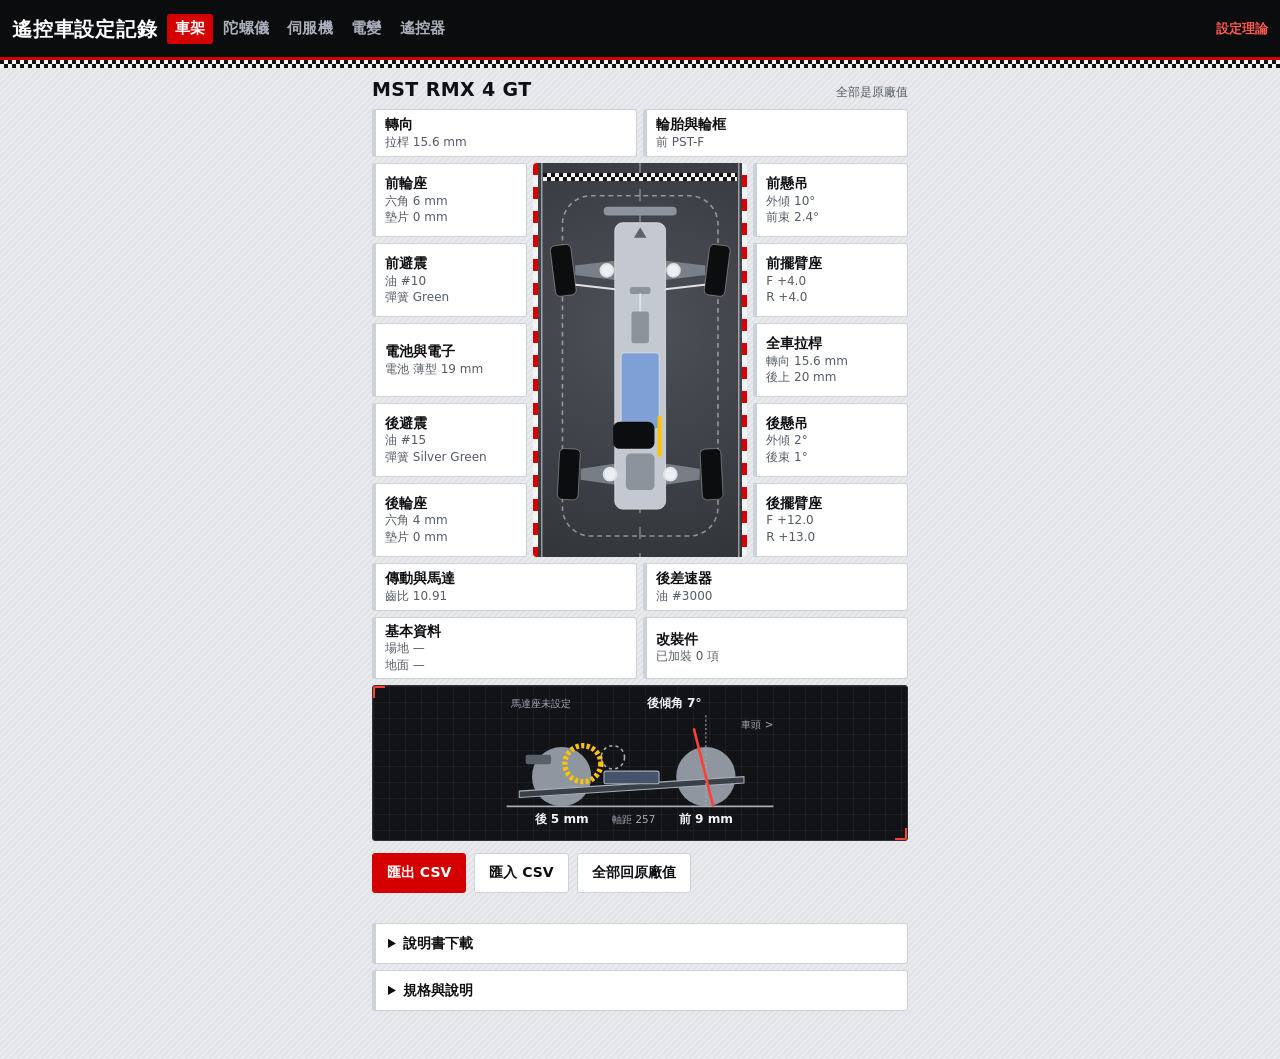
==== index.html @ 7da96026 "feat: 完成遙控車設定記錄與設定理論兩個網頁 - 設定記錄頁：車架、陀螺儀、伺服機、電變、遙控器五類設備的設定可記錄，並可匯出、匯入 CSV - 設定理論頁：以車體為中心查詢各項設定的調整方向與影" ====
<!DOCTYPE html>
<html lang="zh-Hant">
<head>
<meta charset="utf-8">
<meta name="viewport" content="width=device-width, initial-scale=1">
<meta name="color-scheme" content="light dark">
<title>遙控車設定記錄</title>
<link rel="stylesheet" href="css/style.css">
<link rel="stylesheet" href="css/visual.css">
</head>
<body>
<header class="top">
  <h1>遙控車設定記錄</h1>
  <nav id="tabs" class="tabs" aria-label="設定分類"></nav>
  <a class="top-link" href="theory.html">設定理論</a>
</header>
<main id="app"></main>
<noscript><p class="empty">這個頁面需要開啟 JavaScript。</p></noscript>

<!-- 產品資料：每個子項目一個檔，新增產品時在這裡加一行 -->
<script src="data/chassis-mst-rmx4-gt.js"></script>
<script src="data/chassis-mst-rmx4-gt-upgrades.js"></script>
<script src="data/esc-hobbywing-xr10pro-g2.js"></script>
<script src="data/gyro-futaba-gyd550.js"></script>
<script src="data/servo-powerhd-tds2.js"></script>
<script src="data/radio-futaba-t10px.js"></script>
<script src="js/diagram.js"></script>
<script src="js/visual.js"></script>
<script src="js/app.js"></script>
</body>
</html>
---- css/style.css ----
/*
 * 整站共用的樣式：設定記錄頁（index.html）與設定理論頁（theory.html）都載入。手機優先。
 *
 * 外觀是競技風格（使用者 2026-10-12 指定）：
 *   - 頁首固定黑底，底下一條紅線與一排方格旗
 *   - 按鈕與卡片是直角的矩形（圓角 3px）、左邊一條色條。不要用斜切（skew）的平行四邊形：
 *     使用者看過斜切的版本後表示比例怪，只保留配色
 *   - 總覽頁的車圖放在賽道上，其餘示意圖與曲線圖放在深色格線的儀表板裡。這兩種底不跟著亮暗模式換，
 *     裡面的圖用容器上的顏色變數另外指定（見檔尾「賽道」「儀表板」兩段）
 *   - 標題、按鈕、數字用 --font-race（都是系統內建字型，不載入網路字型，離線也能用），內文用系統字型
 * 顏色都走 CSS 變數，亮色、深色各一組。
 */

:root {
  /* 亮色：白天的維修區 */
  --bg: #e9ebee;
  --card: #ffffff;
  --text: #0d0f12;
  --muted: #555c66;
  --line: #cdd2d9;
  --accent: #d40000;
  --accent-text: #ffffff;
  --gold: #8a5a00;
  --field: #ffffff;
  --changed: #e8590c;
  --tag-m: #0b5fc4;
  --tag-g: #555c66;
  --dg-body: #cfd2d6;
  --dg-tire: #3b3e43;
  --dg-part: #9aa0a8;
  --dg-battery: #b9c4d6;

  --plate: #ffd60a;          /* 號碼牌黃：黃底黑字的標籤與橫幅 */
  --plate-text: #0d0f12;
  --plate-line: #a57f00;
  --carbon: #0b0c0e;         /* 頁首固定用的深色 */
  --weave: rgba(0, 0, 0, 0.035);
  --glow: rgba(212, 0, 0, 0.28);
  --font-race: "Bahnschrift", "DIN Alternate", "Roboto Condensed", "Arial Narrow", system-ui, -apple-system,
    "Segoe UI", "PingFang TC", "Microsoft JhengHei", "Noto Sans TC", sans-serif;
}

@media (prefers-color-scheme: dark) {
  :root {
    --bg: #0b0c0e;
    --card: #15171b;
    --text: #f2f3f5;
    --muted: #9aa1ab;
    --line: #2d3139;
    --accent: #ff4136;
    --accent-text: #0b0c0e;
    --gold: #ffc400;
    --field: #101216;
    --changed: #ff8a1f;
    --tag-m: #6db3ff;
    --tag-g: #9aa1ab;
    --dg-body: #3d4147;
    --dg-tire: #8b9098;
    --dg-part: #5d636b;
    --dg-battery: #46546b;
    --plate-line: #ffd60a;
    --weave: rgba(255, 255, 255, 0.028);
    --glow: rgba(255, 65, 54, 0.42);
  }
}

* { box-sizing: border-box; }

html { -webkit-text-size-adjust: 100%; }

/* 底：很淡的碳纖維斜紋 */
body {
  margin: 0;
  background-color: var(--bg);
  background-image: linear-gradient(135deg, var(--weave) 25%, transparent 25% 50%, var(--weave) 50% 75%, transparent 75%);
  background-size: 6px 6px;
  color: var(--text);
  font: 16px/1.5 system-ui, -apple-system, "Segoe UI", "PingFang TC", "Microsoft JhengHei", "Noto Sans TC", sans-serif;
}

h1, h2, h3, p, ul { margin: 0; }
ul { padding: 0; list-style: none; }
button, input, select { font: inherit; color: inherit; }
button { cursor: pointer; }
[hidden] { display: none !important; }

button:focus-visible, input:focus, select:focus, summary:focus-visible {
  outline: 2px solid var(--accent);
  outline-offset: 1px;
}

/* 頁首：固定黑底，底下一條紅線與一排方格旗 */

.top {
  position: relative;
  display: flex;
  align-items: center;
  gap: 8px;
  min-height: 58px;
  padding: 8px 12px 19px;
  background: var(--carbon);
  color: #ffffff;
}
.top::after {   /* 上面 3px 紅線，下面 8px 方格旗 */
  content: "";
  position: absolute;
  right: 0;
  bottom: 0;
  left: 0;
  height: 11px;
  background:
    linear-gradient(#d40000, #d40000) 0 0 / 100% 3px no-repeat,
    conic-gradient(#f4f4f4 25%, #111111 0 50%, #f4f4f4 0 75%, #111111 0) 0 3px / 8px 8px;
}
.top h1 { flex: none; font: 800 20px/1 var(--font-race); letter-spacing: 0.04em; }
@media (max-width: 480px) { .top h1 { display: none; } }   /* 窄螢幕把位置讓給分類頁籤 */

.tabs { display: flex; flex: 1; min-width: 0; overflow-x: auto; scrollbar-width: none; }
.tabs::-webkit-scrollbar { display: none; }

/* 分類頁籤：選到的那一個墊一塊紅色底板 */
.tab {
  position: relative;
  isolation: isolate;
  flex: none;
  min-height: 40px;
  padding: 0 9px;
  border: 0;
  background: none;
  color: #aab0ba;
  font: 700 15px/1 var(--font-race);
  letter-spacing: 0.02em;
}
.tab.is-on { color: #ffffff; }
.tab.is-on::before {
  content: "";
  position: absolute;
  inset: 5px 1px;
  z-index: -1;
  border-radius: 3px;
  background: #d40000;
}

/* 頁首連到另一頁的連結（設定記錄 ↔ 設定理論） */
.top-link { flex: none; padding: 14px 0 14px 8px; color: #ff5a4f; font: 700 13px/1 var(--font-race); text-decoration: none; white-space: nowrap; }

/* 窄螢幕：五個頁籤加一個連結要排得下，字與留白各收一點 */
@media (max-width: 380px) {
  .tab { padding: 0 7px; font-size: 14px; }
  .top-link { font-size: 12px; }
}

main { max-width: 560px; margin: 0 auto; padding: 10px 12px 48px; }

.empty { padding: 32px 0; color: var(--muted); }
.picker { width: 100%; min-height: 40px; margin-bottom: 8px; padding: 6px 10px; border: 1px solid var(--line); border-radius: 3px; background: var(--field); font-weight: 700; }

/* 按鈕與卡片共用的外框：直角矩形、圓角 3px。各自的色條與選取狀態寫在後面各段。
   th-chip、th-goal 是設定理論頁的類別，外框相同所以列在一起 */

.btn, .back, .btn-small, .step, .reset, .seg-btn, .pin-tab, .card-btn, .th-chip, .th-goal {
  border: 1px solid var(--line);
  border-radius: 3px;
  background: var(--card);
  font-family: var(--font-race);
}

/* 總覽：卡片圍著車圖 */

.phead { display: flex; align-items: baseline; justify-content: space-between; gap: 8px; margin-bottom: 8px; }
.phead h2 { font: 800 19px/1.2 var(--font-race); letter-spacing: 0.02em; }
.phead-note { flex: none; color: var(--muted); font-size: 12px; }

.stage { display: grid; gap: 6px; }
.stage-row { display: grid; grid-template-columns: 1fr 1fr; gap: 6px; }
.stage-mid { display: grid; grid-template-columns: minmax(0, 1fr) 40% minmax(0, 1fr); gap: 6px; align-items: stretch; }
.stage-col { display: flex; flex-direction: column; gap: 6px; }
.stage-col .card-btn { flex: 1; }
.stage-car .dg-box { width: 100%; }
.stage-side .dg { max-height: 156px; }

.card-grid { display: grid; grid-template-columns: 1fr 1fr; gap: 6px; }

.card-btn {
  position: relative;
  display: flex;
  flex-direction: column;
  justify-content: center;
  min-width: 0;
  min-height: 48px;
  padding: 5px 8px 5px 9px;
  border-left: 4px solid var(--line);
  text-align: left;
}
.card-btn.is-changed { border-left-color: var(--changed); }
.card-name { font-size: 13.5px; font-weight: 800; line-height: 1.3; }
.card-line { overflow: hidden; color: var(--muted); font-size: 12px; line-height: 1.35; white-space: nowrap; text-overflow: ellipsis; }

/* 和原廠不同的項目數：小號碼牌 */
.badge {
  position: absolute;
  top: 4px;
  right: 5px;
  min-width: 18px;
  padding: 0 4px;
  border-radius: 2px;
  background: var(--changed);
  color: #0d0f12;
  font-size: 11px;
  font-weight: 800;
  line-height: 17px;
  text-align: center;
}

/* 工具列與收合區 */

.toolbar { display: flex; flex-wrap: wrap; gap: 8px; margin-top: 12px; }

.btn { min-height: 40px; padding: 0 14px; font-size: 14px; font-weight: 700; }
.btn-main { border-color: var(--accent); background: var(--accent); color: var(--accent-text); }

.message { min-height: 20px; margin: 4px 0; font-size: 13px; color: var(--gold); }

.fold { margin-top: 6px; border: 1px solid var(--line); border-left: 4px solid var(--line); border-radius: 3px; background: var(--card); }
.fold[open] { border-left-color: var(--accent); }
.fold summary { padding: 9px 12px; font-family: var(--font-race); font-size: 14px; font-weight: 700; cursor: pointer; }
.fold-text, .fold-list, .manuals { padding: 0 12px 10px; font-size: 13px; }
.fold-list { padding-left: 28px; list-style: disc; }
.manuals li { padding: 6px 0; border-top: 1px solid var(--line); }
.manuals a { display: inline-block; padding: 6px 0; color: var(--accent); font-weight: 600; word-break: break-word; }
.manual-note { display: block; color: var(--muted); font-size: 12px; }

/* 編輯頁：上方釘住標題與示意圖 */

.editor-top {
  position: sticky;
  top: 0;
  z-index: 5;
  margin: 0 -12px;
  padding: 0 12px 6px;
  background: var(--bg);
  border-bottom: 2px solid var(--accent);
}

@media (max-height: 480px) {
  .editor-top { position: static; }   /* 手機橫放：釘住的圖會佔掉大半個畫面，改成跟著頁面捲走 */
}

.editor-bar { display: flex; align-items: center; gap: 8px; min-height: 46px; }
.editor-bar h2 { flex: 1; min-width: 0; font: 800 17px/1.2 var(--font-race); letter-spacing: 0.01em; }

.back, .btn-small { flex: none; min-height: 40px; padding: 0 12px; font-size: 13px; font-weight: 700; }
.back { border-left: 4px solid var(--accent); color: var(--accent); }
.back-bottom { display: block; width: 100%; margin-top: 12px; color: var(--accent); }

.pin .dg { max-height: 172px; margin: 0 auto; }
.pin-tabs { display: flex; justify-content: center; gap: 8px; margin-top: 5px; }
.pin-tab { min-height: 34px; padding: 0 14px; color: var(--muted); font-size: 12px; font-weight: 700; }
.pin-tab.is-on { border-color: var(--accent); color: var(--accent); }

/* 小標題：紅色直條 + 往右淡出的線 */
.group-name {
  display: flex;
  align-items: center;
  gap: 8px;
  margin-top: 16px;
  margin-bottom: 4px;
  color: var(--text);
  font: 800 15px/1.3 var(--font-race);
  letter-spacing: 0.03em;
}
.group-name::before { content: ""; flex: none; width: 4px; height: 1em; background: var(--accent); }
.group-name::after { content: ""; flex: 1; min-width: 12px; height: 1px; background: linear-gradient(90deg, var(--line), transparent); }
.group-note, .hint { margin-top: 6px; color: var(--muted); font-size: 12px; }

/* 欄位：一行一項，名稱在左、控制項在右 */

.row { padding: 6px 0 6px 8px; border-bottom: 1px solid var(--line); border-left: 3px solid transparent; margin-left: -11px; }
.row.is-changed { border-left-color: var(--changed); }

.row-main { display: flex; flex-wrap: wrap; align-items: center; gap: 4px 8px; }

.row-name {
  flex: 1 1 96px;
  min-width: 0;
  padding: 0;
  border: 0;
  background: none;
  font-size: 14px;
  font-weight: 600;
  line-height: 1.3;
  text-align: left;
}
button.row-name { min-height: 40px; }
.row-name.has-detail > span:first-child::after { content: " ›"; color: var(--muted); font-weight: 400; }
.row-name[aria-expanded="true"] > span:first-child::after { content: " ⌄"; }
.row-sub { display: block; color: var(--muted); font-size: 11.5px; font-weight: 400; }
.row-img { flex: none; width: 48px; height: 48px; border-radius: 3px; object-fit: cover; background: var(--card); }
.detail-img { display: block; width: 140px; max-width: 60%; margin-bottom: 6px; border-radius: 3px; }
.row-detail a { color: var(--accent); font-weight: 600; }

.row-ctl { display: flex; flex: 0 1 auto; align-items: center; gap: 5px; margin-left: auto; min-width: 0; }

.step {
  flex: none;
  width: 40px;
  height: 40px;
  padding: 0;
  font-size: 20px;
  font-weight: 700;
  line-height: 1;
  touch-action: manipulation;
  user-select: none;
  -webkit-user-select: none;
}
.step:active { background: var(--line); }

.num, .txt, .sel {
  min-height: 40px;
  padding: 6px 8px;
  border: 1px solid var(--line);
  border-radius: 3px;
  background: var(--field);
  font-size: 16px; /* 16px 以上，iOS 才不會聚焦時自動放大 */
}
.num { width: 68px; font-family: var(--font-race); font-weight: 700; text-align: center; font-variant-numeric: tabular-nums; }
.txt { width: 168px; max-width: 100%; }
.sel { max-width: 200px; }

.seg { display: flex; flex-wrap: wrap; gap: 6px; justify-content: flex-end; }
.seg-btn { min-width: 44px; min-height: 40px; padding: 0 11px; font-size: 14px; font-weight: 600; }
.seg-btn.is-on { border-color: var(--accent); background: var(--accent); color: var(--accent-text); font-weight: 800; }

.calc { min-width: 68px; font-family: var(--font-race); font-size: 16px; font-weight: 700; text-align: right; font-variant-numeric: tabular-nums; }
.unit { flex: none; color: var(--muted); font-size: 13px; }

.reset { display: block; min-height: 28px; margin: 4px 0 0 auto; padding: 0 12px; background: none; color: var(--gold); font-size: 12px; font-weight: 700; }

.row-detail { margin-top: 6px; padding: 8px 10px; border-left: 3px solid var(--plate); border-radius: 2px; background: var(--card); font-size: 13px; }
.detail-en { color: var(--muted); font-size: 12px; }
.detail-note { margin-top: 4px; color: var(--muted); }

.fx { margin-top: 6px; }
.fx li { padding: 4px 0 4px 8px; border-left: 2px solid var(--line); margin-bottom: 4px; }
.fx-when { display: block; font-weight: 600; }

.tag {
  display: inline-block;
  margin-left: 6px;
  padding: 0 6px;
  border: 1px solid currentColor;
  border-radius: 2px;
  font-size: 12px;
  line-height: 19px;
  white-space: nowrap;
  vertical-align: 1px;
}
.tag-m { color: var(--tag-m); }
.tag-g { color: var(--tag-g); }

/* 示意圖（js/diagram.js、js/theory-diagram.js 產生的 SVG） */

.dg { display: block; width: 100%; height: auto; }
.dg text { font-family: var(--font-race); }

.dg-shell { fill: none; stroke: var(--line); stroke-width: 2; stroke-dasharray: 6 5; }
.dg-chassis { fill: var(--dg-body); stroke: var(--muted); stroke-width: 1; }
.dg-part { fill: var(--dg-part); }
.dg-arm { fill: var(--dg-part); opacity: 0.75; }
.dg-battery { fill: var(--dg-battery); stroke: var(--muted); stroke-width: 1; }
.dg-motor { fill: var(--dg-tire); }
.dg-unknown { fill: none; stroke: var(--muted); stroke-width: 1.5; stroke-dasharray: 3 3; }
.dg-gear { fill: var(--gold); }
.dg-gear-ring { fill: none; stroke: var(--gold); stroke-width: 5; stroke-dasharray: 3 2.2; }
.dg-pinion { stroke: var(--accent); }
.dg-damper { fill: var(--card); stroke: var(--muted); stroke-width: 2.5; }
.dg-tire { fill: var(--dg-tire); }
.dg-ghost { fill: none; stroke: var(--gold); stroke-width: 1.5; stroke-dasharray: 4 3; }
.dg-link { stroke: var(--muted); stroke-width: 2.5; stroke-linecap: round; }
.dg-arm-line { stroke: var(--dg-part); stroke-width: 5; stroke-linecap: round; }
.dg-damper-line { stroke: var(--gold); stroke-width: 4; stroke-linecap: round; }
.dg-ground { stroke: var(--muted); stroke-width: 1.5; }
.dg-dim { stroke: var(--muted); stroke-width: 1; stroke-dasharray: 2 2; }
.dg-axis { stroke: var(--accent); stroke-width: 2.5; stroke-linecap: round; }
.dg-mark { fill: var(--muted); }
.dg-rod { stroke: var(--muted); stroke-width: 3; }
.dg-eye { fill: none; stroke: var(--muted); stroke-width: 4; }
.dg-thread { fill: var(--dg-body); stroke: var(--muted); stroke-width: 1; stroke-dasharray: 2 2; }
.dg-collar { fill: var(--accent); }
.dg-spring { fill: none; stroke: var(--dg-tire); stroke-linejoin: round; }
.dg-label { fill: var(--text); font-weight: 600; }
.dg-small { fill: var(--muted); font-size: 0.85em; }
.dg-big { fill: var(--text); font-size: 1.9em; font-weight: 700; }

/* 全車拉桿圖：車身淡化，拉桿上色 */
.dg-dimmed { opacity: 0.4; }
.dg-rod-link { stroke: var(--accent); stroke-width: 6; stroke-linecap: round; }
.dg-rod-link.is-changed { stroke: var(--changed); }
.dg-rod-link.is-active { stroke-width: 11; }
.dg-callout { stroke: var(--muted); stroke-width: 1.2; }
.dg-label.is-changed { fill: var(--changed); }
.dg-label.is-active { text-decoration: underline; }

/* 編輯中的卡片對應的部位 */
.is-hot.dg-part, .is-hot.dg-arm, .is-hot.dg-tire, .is-hot.dg-battery, .is-hot.dg-motor, .is-hot.dg-gear { fill: var(--accent); opacity: 1; }
.is-hot.dg-link { stroke: var(--accent); }
.is-hot.dg-chassis { fill: var(--accent); }
.is-hot.dg-shell { stroke: var(--accent); stroke-width: 5; stroke-dasharray: none; }
.is-hot.dg-damper { stroke: var(--accent); }

/* 賽道：總覽頁中間放車圖的那一格。柏油、兩側紅白路緣石與邊線、中線、車頭前方的方格終點線。
   不跟著亮暗模式換，所以車圖的顏色在這個範圍內另外指定（黑輪胎、銀色車架、淺色的線） */

.stage-car {
  --card: #eef0f3;
  --text: #0c0d0f;
  --muted: #dfe3e8;
  --line: rgba(255, 255, 255, 0.45);
  --gold: #ffc400;
  --accent: #ff2a1f;
  --changed: #ff8a1f;
  --dg-body: #c4c9d1;
  --dg-tire: #0c0d0f;
  --dg-part: #8d939c;
  --dg-battery: #7fa0d6;
  position: relative;
  display: flex;
  align-items: center;
  padding: 28px 12px 16px;
  border-radius: 4px;
  overflow: hidden;
  background:
    repeating-linear-gradient(to bottom, #d40000 0 12px, #f4f4f4 12px 24px) 0 0 / 5px 100% no-repeat,
    repeating-linear-gradient(to bottom, #f4f4f4 0 12px, #d40000 12px 24px) 100% 0 / 5px 100% no-repeat,
    linear-gradient(rgba(255, 255, 255, 0.5), rgba(255, 255, 255, 0.5)) 8px 0 / 1.5px 100% no-repeat,
    linear-gradient(rgba(255, 255, 255, 0.5), rgba(255, 255, 255, 0.5)) calc(100% - 8px) 0 / 1.5px 100% no-repeat,
    repeating-linear-gradient(to bottom, rgba(255, 255, 255, 0.28) 0 12px, transparent 12px 26px) 50% 0 / 2px 100% no-repeat,
    radial-gradient(120% 60% at 50% 42%, #4d5158, #33363b);
}
.stage-car::before {
  content: "";
  position: absolute;
  top: 10px;
  right: 10px;
  left: 10px;
  height: 8px;
  background: conic-gradient(#f4f4f4 25%, #111111 0 50%, #f4f4f4 0 75%, #111111 0) 0 0 / 8px 8px;
}
.stage-car .dg-tire { stroke: rgba(255, 255, 255, 0.4); stroke-width: 1; }
.stage-car .dg-mark { fill: #5c626b; }
.stage-car .is-hot.dg-tire { stroke: #ffffff; }

/* 儀表板：釘在編輯頁上方的示意圖、總覽頁下方的側視圖、曲線圖（css/visual.css 的 .vz-chart）。
   深色格線底、左上與右下各一個紅色角標。同樣不跟著亮暗模式換 */

.pin .dg, .stage-side .dg, .vz-chart {
  --card: #111317;
  --text: #f2f3f5;
  --muted: #a7adb6;
  --line: #39404a;
  --accent: #ff4136;
  --accent-text: #0b0c0e;
  --gold: #ffc400;
  --changed: #ff8a1f;
  --dg-body: #3a3f47;
  --dg-tire: #8f96a0;
  --dg-part: #59606a;
  --dg-battery: #46546b;
  --vz-2: #4d9bff;
  --vz-track: #3a3d43;
  --vz-axis: #5a626d;
  border: 1px solid #2d3139;
  border-radius: 3px;
  background:
    linear-gradient(#ff4136, #ff4136) 0 0 / 12px 2px no-repeat,
    linear-gradient(#ff4136, #ff4136) 0 0 / 2px 12px no-repeat,
    linear-gradient(#ff4136, #ff4136) 100% 100% / 12px 2px no-repeat,
    linear-gradient(#ff4136, #ff4136) 100% 100% / 2px 12px no-repeat,
    linear-gradient(rgba(255, 255, 255, 0.045) 1px, transparent 1px) 0 0 / 100% 16px,
    linear-gradient(90deg, rgba(255, 255, 255, 0.045) 1px, transparent 1px) 0 0 / 16px 100%,
    #111317;
  color: var(--text);
}
.pin .dg, .stage-side .dg { padding: 6px 8px 4px; }
---- css/visual.css ----
/*
 * js/visual.js 的樣式：滑桿、刻度條、小圖示、曲線圖。
 * 顏色沿用 style.css 的變數：--accent 是目前的值，--gold 是原廠值。
 * 曲線圖（.vz-chart）畫在深色的儀表板裡，底色與裡面用的顏色變數在 style.css 檔尾「儀表板」那一段指定，
 * 第二條線的藍色（--vz-2）也在那裡；這個檔開頭的 --vz-* 是卡片縮圖、滑桿、刻度條用的。
 */

:root {
  --vz-2: #2a78d6;
  --vz-track: #cdd2d9;
  --vz-axis: #aab0ba;
}

@media (prefers-color-scheme: dark) {
  :root {
    --vz-2: #3987e5;
    --vz-track: #3a3d43;
    --vz-axis: #50545b;
  }
}

/* 欄位下方的附加物：每樣都只占一行 */
.vz { display: grid; gap: 2px; }
.vz [hidden] { display: none; }

.vz-end { flex: none; color: var(--muted); font-size: 12px; font-variant-numeric: tabular-nums; white-space: nowrap; }

/* 滑桿 */

.vz-slider { display: flex; align-items: center; gap: 8px; }
.vz-track { position: relative; flex: 1; min-width: 0; height: 28px; }

/* --p 是 0 到 1 的位置；把手寬 18px，所以軌道兩端各留 9px 才會對準把手中心 */
.vz-range {
  -webkit-appearance: none;
  appearance: none;
  position: relative;
  display: block;
  width: 100%;
  height: 28px;
  margin: 0;
  background: none;
  cursor: pointer;
  --p: 0;
}
.vz-range::-webkit-slider-runnable-track {
  height: 4px;
  border-radius: 2px;
  background: linear-gradient(to right, var(--accent) calc(9px + (100% - 18px) * var(--p)), var(--vz-track) 0);
}
.vz-range::-webkit-slider-thumb {
  -webkit-appearance: none;
  width: 18px;
  height: 18px;
  margin-top: -7px;
  border: 2px solid var(--bg);
  border-radius: 3px;
  background: var(--accent);
  box-shadow: 0 0 0 1px var(--accent);
}
.vz-range::-moz-range-track { height: 4px; border-radius: 2px; background: var(--vz-track); }
.vz-range::-moz-range-progress { height: 4px; border-radius: 2px; background: var(--accent); }
.vz-range::-moz-range-thumb {
  width: 14px;
  height: 14px;
  border: 2px solid var(--bg);
  border-radius: 3px;
  background: var(--accent);
  box-shadow: 0 0 0 1px var(--accent);
}

/* 還沒有值：軌道不上色，把手空心 */
.is-unset .vz-range::-webkit-slider-runnable-track { background: var(--vz-track); }
.is-unset .vz-range::-webkit-slider-thumb { background: var(--bg); border-color: var(--muted); box-shadow: none; }
.is-unset .vz-range::-moz-range-progress { background: var(--vz-track); }
.is-unset .vz-range::-moz-range-thumb { background: var(--bg); border-color: var(--muted); box-shadow: none; }

/* 原廠值的位置：比把手高，值和原廠相同時仍看得到上下兩端 */
.vz-tick {
  position: absolute;
  top: 2px;
  left: calc(9px + (100% - 18px) * var(--p, 0));
  width: 2px;
  height: 24px;
  margin-left: -1px;
  border-radius: 1px;
  background: var(--gold);
  pointer-events: none;
}

.vz-warn { margin: 0; color: var(--accent); font-size: 12px; font-weight: 600; }

.vz-range:focus-visible { outline: 2px solid var(--accent); outline-offset: 1px; }

/* 刻度條 */

.vz-scale { display: flex; align-items: center; gap: 8px; min-height: 22px; }
.vz-cells { display: flex; flex: 1; gap: 2px; min-width: 0; }
.vz-cell { position: relative; flex: 1; height: 9px; border-radius: 1px; background: var(--vz-track); }
.vz-cell.is-on { background: var(--accent); }
.vz-cell.is-factory::after {
  content: "";
  position: absolute;
  top: -4px;
  bottom: -4px;
  left: 50%;
  width: 2px;
  margin-left: -1px;
  border-radius: 1px;
  background: var(--gold);
}

/* 小圖示 */

.vz-glyph { display: flex; align-items: center; gap: 6px; min-height: 24px; color: var(--muted); font-size: 12px; }
.vz-glyph svg { flex: none; width: 22px; height: 22px; color: var(--accent); fill: currentColor; }
.vz-glyph svg .s { fill: none; stroke: currentColor; stroke-width: 3.5; stroke-linecap: round; stroke-linejoin: round; }

.vz-lock { margin: 0; color: var(--gold); font-size: 12px; }

/* 曲線圖 */

.vz-chart { margin: 4px 0; max-width: 460px; padding: 8px 12px; }   /* 底色與邊框在 style.css 的「儀表板」 */
.vz-chart figcaption { font: 800 13.5px/1.4 var(--font-race); letter-spacing: 0.02em; }
.vz-svg { display: block; width: 100%; height: auto; }

.vz-text { fill: var(--muted); font-size: 10px; font-variant-numeric: tabular-nums; }
.vz-grid { stroke: var(--line); stroke-width: 1; }
.vz-axis { stroke: var(--vz-axis); stroke-width: 1; }
.vz-mark { stroke: var(--muted); stroke-width: 1; opacity: 0.6; }

.vz-line { fill: none; stroke-width: 2; stroke-linecap: round; stroke-linejoin: round; }
.vz-line.vz-main, .vz-line.vz-guess { stroke: var(--accent); }
.vz-line.vz-alt { stroke: var(--vz-2); }
.vz-line.vz-ref { stroke: var(--muted); }
.vz-line.vz-guess { stroke-dasharray: 6 5; }
.vz-line.vz-ref { stroke-dasharray: 2 5; }
.vz-area { fill: var(--accent); opacity: 0.1; }
.vz-dot { stroke: var(--card); stroke-width: 2; }
.vz-dot.vz-main { fill: var(--accent); }
.vz-dot.vz-alt { fill: var(--vz-2); }

.vz-legend { display: flex; flex-wrap: wrap; gap: 0 14px; margin: 0; padding: 0; list-style: none; font-size: 12px; }
.vz-legend li { display: flex; align-items: center; gap: 6px; }
.vz-key { flex: none; width: 16px; height: 0; border-top: 2px solid var(--accent); }
.vz-key.vz-alt { border-top-color: var(--vz-2); }
.vz-key.vz-ref { border-top: 2px dotted var(--muted); }
.vz-key.vz-guess { border-top-style: dashed; }

.vz-note { margin: 2px 0 0; color: var(--muted); font-size: 12px; line-height: 1.4; }

/* 釘在編輯頁上方的圖：高度有上限，留畫面給下面的欄位 */
.vz-pin .vz-chart { margin: 0 auto; padding: 6px 10px; }
.vz-pin .vz-svg { max-height: 148px; }

/* 總覽頁卡片上的縮圖：放在卡片右下角，卡片高度不變 */
.vz-thumb { position: absolute; right: 6px; bottom: 5px; width: 42%; pointer-events: none; }
.vz-thumb .vz-svg { max-height: 30px; }
.vz-thumb .vz-dot { stroke: none; }
.card-btn:has(.vz-thumb) .card-line { padding-right: 46%; }

/* 資料檔自己畫的圖（build 回傳 svg）用的形狀：本體、凸出的零件、孔、尺寸線、舵片 */
.vz-shape { fill: var(--dg-body); stroke: var(--muted); stroke-width: 1; }
.vz-shape2 { fill: var(--dg-part); stroke: var(--muted); stroke-width: 1; }
.vz-hole { fill: var(--card); stroke: var(--muted); stroke-width: 1; }
.vz-dim { fill: none; stroke: var(--muted); stroke-width: 0.75; }
.vz-horn { fill: none; stroke: var(--accent); stroke-width: 4; stroke-linecap: round; }
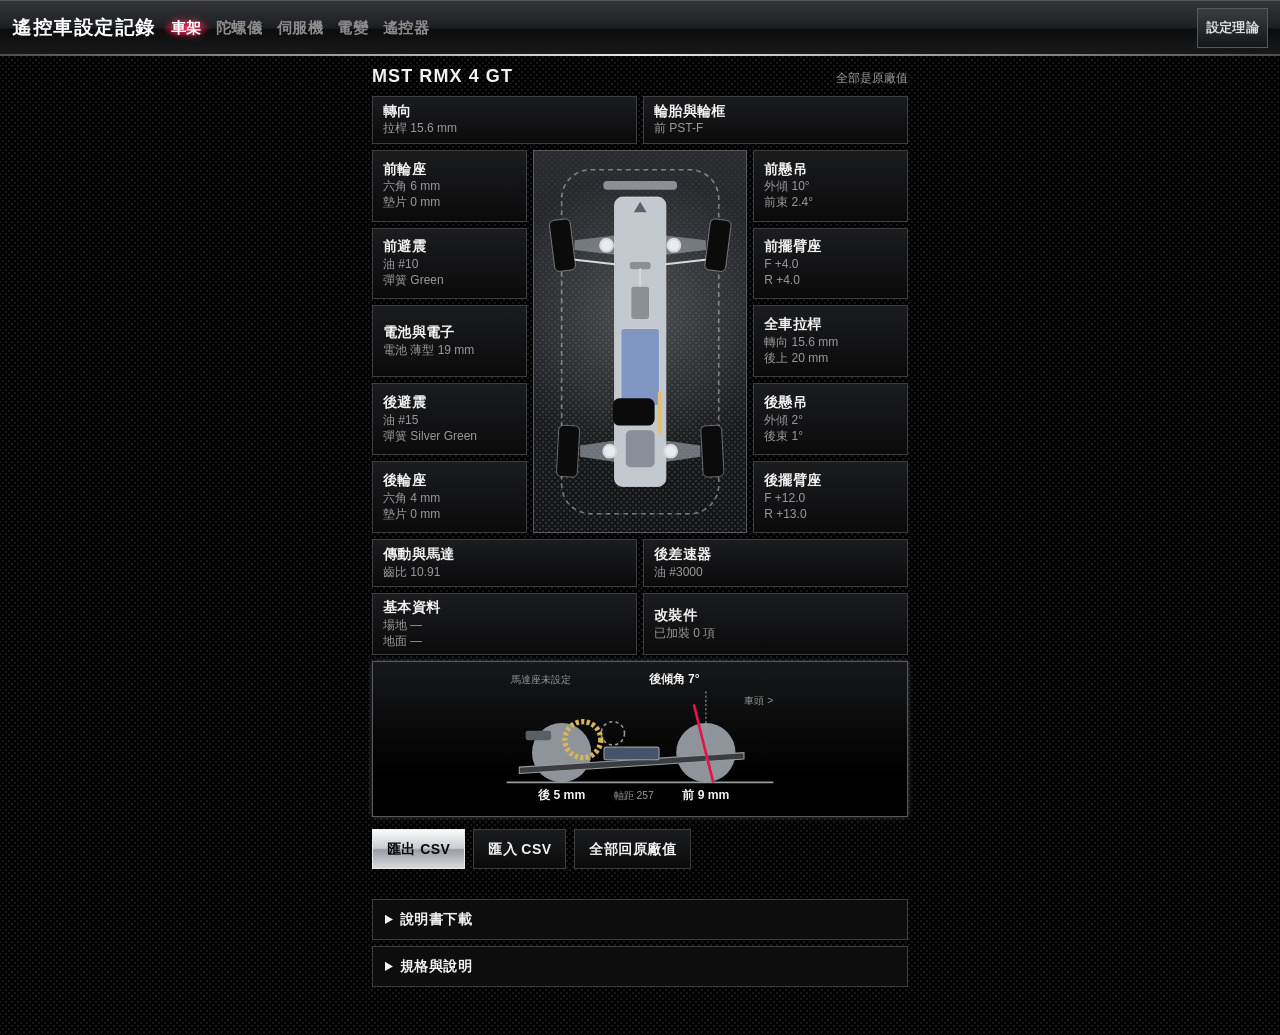
==== commit c770aada: "style: 整站外觀改成參考 MST 官網的風格 - 黑底加細網紋，頁首改成槍灰色金屬橫條，選到的分類用紅色光暈標示 - 按鈕與卡片統一成直角細灰框，主要按鈕改成銀色金屬質感 - 車圖改放在深色展示" ====
--- a/index.html
+++ b/index.html
@@ -3,7 +3,8 @@
 <head>
 <meta charset="utf-8">
 <meta name="viewport" content="width=device-width, initial-scale=1">
-<meta name="color-scheme" content="light dark">
+<meta name="color-scheme" content="dark">
+<meta name="theme-color" content="#000000">
 <title>遙控車設定記錄</title>
 <link rel="stylesheet" href="css/style.css">
 <link rel="stylesheet" href="css/visual.css">
--- a/css/style.css
+++ b/css/style.css
@@ -1,81 +1,64 @@
 /*
  * 整站共用的樣式：設定記錄頁（index.html）與設定理論頁（theory.html）都載入。手機優先。
  *
- * 外觀是競技風格（使用者 2026-10-12 指定）：
- *   - 頁首固定黑底，底下一條紅線與一排方格旗
- *   - 按鈕與卡片是直角的矩形（圓角 3px）、左邊一條色條。不要用斜切（skew）的平行四邊形：
- *     使用者看過斜切的版本後表示比例怪，只保留配色
- *   - 總覽頁的車圖放在賽道上，其餘示意圖與曲線圖放在深色格線的儀表板裡。這兩種底不跟著亮暗模式換，
- *     裡面的圖用容器上的顏色變數另外指定（見檔尾「賽道」「儀表板」兩段）
- *   - 標題、按鈕、數字用 --font-race（都是系統內建字型，不載入網路字型，離線也能用），內文用系統字型
- * 顏色都走 CSS 變數，亮色、深色各一組。
+ * 外觀參考 MST 官網（rc-mst.com）的風格（使用者 2026-10-12 指定），只借配色與質感，不使用 MST 的商標與圖片：
+ *   - 純黑底加很細的網紋，整站只有深色，不跟著系統的亮暗模式換
+ *   - 頁首是槍灰色的金屬質感橫條，底下一條銀色細線；選到的分類是白字加紅色光暈
+ *   - 方塊都是直角、細灰框，沒有圓角；主要按鈕是銀色金屬漸層配黑字，選取狀態是 MST 的紅
+ *   - 字體和官網一樣用 Arial，中文用系統字型；文字用白、淺灰、中灰分層，金色只用在小標籤與原廠值
+ *   - 不要用任何傾斜的東西（斜切的形狀、斜向的色帶、斜體字）：官網有很多斜切，但使用者看過
+ *     斜切的版本後表示比例怪
+ * 顏色都走 CSS 變數。畫圖一律用 dg-*／vz-* 類別與變數，不要在 SVG 裡寫死顏色。
  */
 
 :root {
-  /* 亮色：白天的維修區 */
-  --bg: #e9ebee;
-  --card: #ffffff;
-  --text: #0d0f12;
-  --muted: #555c66;
-  --line: #cdd2d9;
-  --accent: #d40000;
+  color-scheme: dark;
+  --bg: #000000;
+  --card: #0d0d0e;           /* 方塊的底，比純黑亮一點點 */
+  --text: #f2f2f2;
+  --muted: #9a9a9a;          /* 官網的灰是 #6c6c6c，對小字太暗，提亮到讀得清楚 */
+  --line: #3d3d40;           /* 細灰框 */
+  --accent: #e8114b;         /* MST 的紅。官網是 #df013f，提亮一點讓黑底上的紅字讀得清楚 */
   --accent-text: #ffffff;
-  --gold: #8a5a00;
-  --field: #ffffff;
-  --changed: #e8590c;
-  --tag-m: #0b5fc4;
-  --tag-g: #555c66;
-  --dg-body: #cfd2d6;
-  --dg-tire: #3b3e43;
-  --dg-part: #9aa0a8;
-  --dg-battery: #b9c4d6;
-
-  --plate: #ffd60a;          /* 號碼牌黃：黃底黑字的標籤與橫幅 */
-  --plate-text: #0d0f12;
-  --plate-line: #a57f00;
-  --carbon: #0b0c0e;         /* 頁首固定用的深色 */
-  --weave: rgba(0, 0, 0, 0.035);
-  --glow: rgba(212, 0, 0, 0.28);
-  --font-race: "Bahnschrift", "DIN Alternate", "Roboto Condensed", "Arial Narrow", system-ui, -apple-system,
-    "Segoe UI", "PingFang TC", "Microsoft JhengHei", "Noto Sans TC", sans-serif;
-}
-
-@media (prefers-color-scheme: dark) {
-  :root {
-    --bg: #0b0c0e;
-    --card: #15171b;
-    --text: #f2f3f5;
-    --muted: #9aa1ab;
-    --line: #2d3139;
-    --accent: #ff4136;
-    --accent-text: #0b0c0e;
-    --gold: #ffc400;
-    --field: #101216;
-    --changed: #ff8a1f;
-    --tag-m: #6db3ff;
-    --tag-g: #9aa1ab;
-    --dg-body: #3d4147;
-    --dg-tire: #8b9098;
-    --dg-part: #5d636b;
-    --dg-battery: #46546b;
-    --plate-line: #ffd60a;
-    --weave: rgba(255, 255, 255, 0.028);
-    --glow: rgba(255, 65, 54, 0.42);
-  }
+  --gold: #d9b45a;           /* 原廠值、小標籤 */
+  --field: #000000;
+  --changed: #ff8a1f;        /* 和原廠不同 */
+  --tag-m: #7fb6ff;
+  --tag-g: #9a9a9a;
+  --dg-body: #3a3d42;
+  --dg-tire: #8f949b;
+  --dg-part: #5a5e65;
+  --dg-battery: #46546b;
+
+  --plate: #d9b45a;          /* 金色小標籤 */
+  --plate-text: #0b0b0b;
+  --plate-line: #d9b45a;
+  --carbon: #000000;
+  --silver: #c9ccd1;
+  --frame: #55585d;          /* 比 --line 亮一階的框線：輸入框、放圖的方塊 */
+  --glow: rgba(232, 17, 75, 0.55);
+  --panel: linear-gradient(#1b1c1e, #0a0a0b);                           /* 按鈕與卡片的底 */
+  --metal: linear-gradient(#34363a 0, #1d1e21 48%, #0c0c0d 52%, #18191b 100%);   /* 槍灰色金屬 */
+  --chrome: linear-gradient(#fafafa 0, #c9ccd1 48%, #9a9ea5 52%, #d7d9dc 100%);  /* 銀色金屬 */
+  --red: linear-gradient(#f2245c, #b3002f);
+  --font-race: Arial, "Helvetica Neue", Helvetica, "PingFang TC", "Microsoft JhengHei", "Noto Sans TC", sans-serif;
 }
 
 * { box-sizing: border-box; }
 
-html { -webkit-text-size-adjust: 100%; }
-
-/* 底：很淡的碳纖維斜紋 */
+html { -webkit-text-size-adjust: 100%; background: #000000; }
+
+/* 底：純黑加一層交錯的細點，像官網的網紋 */
 body {
   margin: 0;
   background-color: var(--bg);
-  background-image: linear-gradient(135deg, var(--weave) 25%, transparent 25% 50%, var(--weave) 50% 75%, transparent 75%);
+  background-image:
+    radial-gradient(circle, #17181a 0 1px, transparent 1.4px),
+    radial-gradient(circle, #17181a 0 1px, transparent 1.4px);
   background-size: 6px 6px;
+  background-position: 0 0, 3px 3px;
   color: var(--text);
-  font: 16px/1.5 system-ui, -apple-system, "Segoe UI", "PingFang TC", "Microsoft JhengHei", "Noto Sans TC", sans-serif;
+  font: 16px/1.5 var(--font-race);
 }
 
 h1, h2, h3, p, ul { margin: 0; }
@@ -89,86 +72,104 @@
   outline-offset: 1px;
 }
 
-/* 頁首：固定黑底，底下一條紅線與一排方格旗 */
+/* 頁首：槍灰色的金屬橫條，底下一條銀色細線 */
 
 .top {
   position: relative;
   display: flex;
   align-items: center;
   gap: 8px;
-  min-height: 58px;
-  padding: 8px 12px 19px;
-  background: var(--carbon);
+  min-height: 56px;
+  padding: 6px 12px 8px;
+  border-top: 1px solid var(--frame);
+  background: var(--metal);
   color: #ffffff;
 }
-.top::after {   /* 上面 3px 紅線，下面 8px 方格旗 */
+.top::after {
   content: "";
   position: absolute;
   right: 0;
   bottom: 0;
   left: 0;
-  height: 11px;
-  background:
-    linear-gradient(#d40000, #d40000) 0 0 / 100% 3px no-repeat,
-    conic-gradient(#f4f4f4 25%, #111111 0 50%, #f4f4f4 0 75%, #111111 0) 0 3px / 8px 8px;
-}
-.top h1 { flex: none; font: 800 20px/1 var(--font-race); letter-spacing: 0.04em; }
+  height: 2px;
+  background: linear-gradient(90deg, #4a4c50, #e8e9eb 50%, #4a4c50);
+}
+.top h1 { flex: none; font: 700 19px/1 var(--font-race); letter-spacing: 0.08em; }
 @media (max-width: 480px) { .top h1 { display: none; } }   /* 窄螢幕把位置讓給分類頁籤 */
 
 .tabs { display: flex; flex: 1; min-width: 0; overflow-x: auto; scrollbar-width: none; }
 .tabs::-webkit-scrollbar { display: none; }
 
-/* 分類頁籤：選到的那一個墊一塊紅色底板 */
+/* 分類頁籤：平常是灰字，選到的是白字，後面一道橫向的紅色光暈 */
 .tab {
   position: relative;
   isolation: isolate;
   flex: none;
   min-height: 40px;
-  padding: 0 9px;
+  padding: 0 7px;
   border: 0;
   background: none;
-  color: #aab0ba;
+  color: #8c8c8c;
   font: 700 15px/1 var(--font-race);
-  letter-spacing: 0.02em;
-}
-.tab.is-on { color: #ffffff; }
+  letter-spacing: 0.04em;
+}
+.tab.is-on { color: #ffffff; text-shadow: 0 0 8px rgba(255, 70, 110, 0.9); }
 .tab.is-on::before {
   content: "";
   position: absolute;
-  inset: 5px 1px;
+  inset: 8px -6px;
   z-index: -1;
-  border-radius: 3px;
-  background: #d40000;
-}
-
-/* 頁首連到另一頁的連結（設定記錄 ↔ 設定理論） */
-.top-link { flex: none; padding: 14px 0 14px 8px; color: #ff5a4f; font: 700 13px/1 var(--font-race); text-decoration: none; white-space: nowrap; }
+  background: radial-gradient(ellipse 58% 52% at 50% 50%, rgba(232, 17, 75, 0.95), rgba(232, 17, 75, 0.42) 46%, transparent 76%);
+}
+
+/* 頁首連到另一頁的連結（設定記錄 ↔ 設定理論）：金屬質感的小按鈕 */
+.top-link {
+  display: flex;
+  flex: none;
+  align-items: center;
+  min-height: 40px;
+  padding: 0 8px;
+  border: 1px solid var(--frame);
+  background: linear-gradient(#3a3c40, #151617);
+  color: #dcdde0;
+  font: 700 13px/1 var(--font-race);
+  letter-spacing: 0.02em;
+  text-decoration: none;
+  white-space: nowrap;
+}
 
 /* 窄螢幕：五個頁籤加一個連結要排得下，字與留白各收一點 */
 @media (max-width: 380px) {
-  .tab { padding: 0 7px; font-size: 14px; }
-  .top-link { font-size: 12px; }
+  .top { padding-right: 8px; padding-left: 8px; }
+  .tab { padding: 0 6px; font-size: 14px; letter-spacing: 0.02em; }
+  .top-link { padding: 0 7px; font-size: 12px; letter-spacing: 0; }
 }
 
 main { max-width: 560px; margin: 0 auto; padding: 10px 12px 48px; }
 
 .empty { padding: 32px 0; color: var(--muted); }
-.picker { width: 100%; min-height: 40px; margin-bottom: 8px; padding: 6px 10px; border: 1px solid var(--line); border-radius: 3px; background: var(--field); font-weight: 700; }
-
-/* 按鈕與卡片共用的外框：直角矩形、圓角 3px。各自的色條與選取狀態寫在後面各段。
+.picker { width: 100%; min-height: 40px; margin-bottom: 8px; padding: 6px 10px; border: 1px solid var(--frame); border-radius: 0; background: var(--field); font-weight: 700; }
+
+/* 按鈕與卡片共用的外框：直角、細灰框、深色漸層。各自的選取狀態寫在後面各段。
    th-chip、th-goal 是設定理論頁的類別，外框相同所以列在一起 */
 
 .btn, .back, .btn-small, .step, .reset, .seg-btn, .pin-tab, .card-btn, .th-chip, .th-goal {
   border: 1px solid var(--line);
-  border-radius: 3px;
-  background: var(--card);
+  border-radius: 0;
+  background: var(--panel);
+  color: var(--text);
   font-family: var(--font-race);
 }
+/* 按下去的回饋：官網滑過方塊時的銀色光暈 */
+.btn:active, .back:active, .btn-small:active, .step:active, .seg-btn:active, .pin-tab:active, .card-btn:active, .th-chip:active, .th-goal:active {
+  border-color: var(--silver);
+  box-shadow: 0 0 10px #cecece;
+}
 
 /* 總覽：卡片圍著車圖 */
 
 .phead { display: flex; align-items: baseline; justify-content: space-between; gap: 8px; margin-bottom: 8px; }
-.phead h2 { font: 800 19px/1.2 var(--font-race); letter-spacing: 0.02em; }
+.phead h2 { font: 700 18px/1.2 var(--font-race); letter-spacing: 0.06em; text-transform: uppercase; }
 .phead-note { flex: none; color: var(--muted); font-size: 12px; }
 
 .stage { display: grid; gap: 6px; }
@@ -188,26 +189,24 @@
   justify-content: center;
   min-width: 0;
   min-height: 48px;
-  padding: 5px 8px 5px 9px;
-  border-left: 4px solid var(--line);
+  padding: 5px 8px 5px 10px;
   text-align: left;
 }
-.card-btn.is-changed { border-left-color: var(--changed); }
-.card-name { font-size: 13.5px; font-weight: 800; line-height: 1.3; }
+.card-btn.is-changed { box-shadow: inset 3px 0 0 var(--changed); }   /* 和原廠不同：左邊一條橘線 */
+.card-name { font-size: 13.5px; font-weight: 700; line-height: 1.3; letter-spacing: 0.02em; }
 .card-line { overflow: hidden; color: var(--muted); font-size: 12px; line-height: 1.35; white-space: nowrap; text-overflow: ellipsis; }
 
-/* 和原廠不同的項目數：小號碼牌 */
+/* 和原廠不同的項目數 */
 .badge {
   position: absolute;
   top: 4px;
   right: 5px;
   min-width: 18px;
   padding: 0 4px;
-  border-radius: 2px;
   background: var(--changed);
-  color: #0d0f12;
+  color: #0b0b0b;
   font-size: 11px;
-  font-weight: 800;
+  font-weight: 700;
   line-height: 17px;
   text-align: center;
 }
@@ -216,66 +215,67 @@
 
 .toolbar { display: flex; flex-wrap: wrap; gap: 8px; margin-top: 12px; }
 
-.btn { min-height: 40px; padding: 0 14px; font-size: 14px; font-weight: 700; }
-.btn-main { border-color: var(--accent); background: var(--accent); color: var(--accent-text); }
+.btn { min-height: 40px; padding: 0 14px; font-size: 14px; font-weight: 700; letter-spacing: 0.03em; }
+.btn-main { border-color: #e8e9eb; background: var(--chrome); color: #0b0b0b; }   /* 主要按鈕：銀色金屬配黑字 */
 
 .message { min-height: 20px; margin: 4px 0; font-size: 13px; color: var(--gold); }
 
-.fold { margin-top: 6px; border: 1px solid var(--line); border-left: 4px solid var(--line); border-radius: 3px; background: var(--card); }
-.fold[open] { border-left-color: var(--accent); }
-.fold summary { padding: 9px 12px; font-family: var(--font-race); font-size: 14px; font-weight: 700; cursor: pointer; }
-.fold-text, .fold-list, .manuals { padding: 0 12px 10px; font-size: 13px; }
+.fold { margin-top: 6px; border: 1px solid var(--line); background: var(--card); }
+.fold[open] { box-shadow: inset 3px 0 0 var(--accent); }
+.fold summary { padding: 9px 12px; font-family: var(--font-race); font-size: 14px; font-weight: 700; letter-spacing: 0.03em; cursor: pointer; }
+.fold-text, .fold-list, .manuals { padding: 0 12px 10px; color: #d0d0d0; font-size: 13px; }
 .fold-list { padding-left: 28px; list-style: disc; }
 .manuals li { padding: 6px 0; border-top: 1px solid var(--line); }
-.manuals a { display: inline-block; padding: 6px 0; color: var(--accent); font-weight: 600; word-break: break-word; }
+.manuals a { display: inline-block; padding: 6px 0; color: var(--text); font-weight: 700; word-break: break-word; }
 .manual-note { display: block; color: var(--muted); font-size: 12px; }
 
-/* 編輯頁：上方釘住標題與示意圖 */
+/* 編輯頁：上方釘住標題與示意圖，底下一條銀色細線 */
 
 .editor-top {
   position: sticky;
   top: 0;
   z-index: 5;
   margin: 0 -12px;
-  padding: 0 12px 6px;
-  background: var(--bg);
-  border-bottom: 2px solid var(--accent);
+  padding: 0 12px 7px;
+  background: #000000;
+  border-bottom: 2px solid;
+  border-image: linear-gradient(90deg, #3d3d40, #e8e9eb 50%, #3d3d40) 1;
 }
 
 @media (max-height: 480px) {
   .editor-top { position: static; }   /* 手機橫放：釘住的圖會佔掉大半個畫面，改成跟著頁面捲走 */
 }
 
-.editor-bar { display: flex; align-items: center; gap: 8px; min-height: 46px; }
-.editor-bar h2 { flex: 1; min-width: 0; font: 800 17px/1.2 var(--font-race); letter-spacing: 0.01em; }
+.editor-bar { display: flex; align-items: center; gap: 8px; min-height: 48px; }
+.editor-bar h2 { flex: 1; min-width: 0; font: 700 16px/1.2 var(--font-race); letter-spacing: 0.02em; }
 
 .back, .btn-small { flex: none; min-height: 40px; padding: 0 12px; font-size: 13px; font-weight: 700; }
-.back { border-left: 4px solid var(--accent); color: var(--accent); }
-.back-bottom { display: block; width: 100%; margin-top: 12px; color: var(--accent); }
+.back { background: linear-gradient(#3a3c40, #151617); border-color: var(--frame); }
+.back-bottom { display: block; width: 100%; margin-top: 12px; }
 
 .pin .dg { max-height: 172px; margin: 0 auto; }
-.pin-tabs { display: flex; justify-content: center; gap: 8px; margin-top: 5px; }
-.pin-tab { min-height: 34px; padding: 0 14px; color: var(--muted); font-size: 12px; font-weight: 700; }
-.pin-tab.is-on { border-color: var(--accent); color: var(--accent); }
-
-/* 小標題：紅色直條 + 往右淡出的線 */
+.pin-tabs { display: flex; justify-content: center; gap: 8px; margin-top: 6px; }
+.pin-tab { min-height: 34px; padding: 0 14px; color: var(--muted); font-size: 12px; font-weight: 700; letter-spacing: 0.04em; }
+.pin-tab.is-on { border-color: var(--accent); color: #ffffff; box-shadow: 0 0 8px var(--glow); }
+
+/* 小標題：白色寬字距，右邊一條往右淡出的銀線 */
 .group-name {
   display: flex;
   align-items: center;
-  gap: 8px;
-  margin-top: 16px;
+  gap: 10px;
+  margin-top: 18px;
   margin-bottom: 4px;
-  color: var(--text);
-  font: 800 15px/1.3 var(--font-race);
-  letter-spacing: 0.03em;
-}
-.group-name::before { content: ""; flex: none; width: 4px; height: 1em; background: var(--accent); }
-.group-name::after { content: ""; flex: 1; min-width: 12px; height: 1px; background: linear-gradient(90deg, var(--line), transparent); }
+  color: #ffffff;
+  font: 700 15px/1.3 var(--font-race);
+  letter-spacing: 0.1em;
+  text-shadow: 0 0 8px rgba(255, 255, 255, 0.28);
+}
+.group-name::after { content: ""; flex: 1; min-width: 12px; height: 1px; background: linear-gradient(90deg, #7a7d82, transparent); }
 .group-note, .hint { margin-top: 6px; color: var(--muted); font-size: 12px; }
 
 /* 欄位：一行一項，名稱在左、控制項在右 */
 
-.row { padding: 6px 0 6px 8px; border-bottom: 1px solid var(--line); border-left: 3px solid transparent; margin-left: -11px; }
+.row { padding: 6px 0 6px 8px; border-bottom: 1px solid #26272a; border-left: 3px solid transparent; margin-left: -11px; }
 .row.is-changed { border-left-color: var(--changed); }
 
 .row-main { display: flex; flex-wrap: wrap; align-items: center; gap: 4px 8px; }
@@ -286,8 +286,9 @@
   padding: 0;
   border: 0;
   background: none;
+  color: #e2e2e2;
   font-size: 14px;
-  font-weight: 600;
+  font-weight: 700;
   line-height: 1.3;
   text-align: left;
 }
@@ -295,9 +296,9 @@
 .row-name.has-detail > span:first-child::after { content: " ›"; color: var(--muted); font-weight: 400; }
 .row-name[aria-expanded="true"] > span:first-child::after { content: " ⌄"; }
 .row-sub { display: block; color: var(--muted); font-size: 11.5px; font-weight: 400; }
-.row-img { flex: none; width: 48px; height: 48px; border-radius: 3px; object-fit: cover; background: var(--card); }
-.detail-img { display: block; width: 140px; max-width: 60%; margin-bottom: 6px; border-radius: 3px; }
-.row-detail a { color: var(--accent); font-weight: 600; }
+.row-img { flex: none; width: 48px; height: 48px; border: 1px solid var(--line); object-fit: cover; background: var(--card); }
+.detail-img { display: block; width: 140px; max-width: 60%; margin-bottom: 6px; border: 1px solid var(--line); }
+.row-detail a { color: var(--text); font-weight: 700; }
 
 .row-ctl { display: flex; flex: 0 1 auto; align-items: center; gap: 5px; margin-left: auto; min-width: 0; }
 
@@ -306,6 +307,7 @@
   width: 40px;
   height: 40px;
   padding: 0;
+  border-color: var(--frame);
   font-size: 20px;
   font-weight: 700;
   line-height: 1;
@@ -313,13 +315,12 @@
   user-select: none;
   -webkit-user-select: none;
 }
-.step:active { background: var(--line); }
 
 .num, .txt, .sel {
   min-height: 40px;
   padding: 6px 8px;
-  border: 1px solid var(--line);
-  border-radius: 3px;
+  border: 1px solid var(--frame);
+  border-radius: 0;
   background: var(--field);
   font-size: 16px; /* 16px 以上，iOS 才不會聚焦時自動放大 */
 }
@@ -328,28 +329,27 @@
 .sel { max-width: 200px; }
 
 .seg { display: flex; flex-wrap: wrap; gap: 6px; justify-content: flex-end; }
-.seg-btn { min-width: 44px; min-height: 40px; padding: 0 11px; font-size: 14px; font-weight: 600; }
-.seg-btn.is-on { border-color: var(--accent); background: var(--accent); color: var(--accent-text); font-weight: 800; }
+.seg-btn { min-width: 44px; min-height: 40px; padding: 0 11px; color: #c4c4c4; font-size: 14px; font-weight: 700; }
+.seg-btn.is-on { border-color: #ff5c86; background: var(--red); color: #ffffff; box-shadow: 0 0 8px var(--glow); }
 
 .calc { min-width: 68px; font-family: var(--font-race); font-size: 16px; font-weight: 700; text-align: right; font-variant-numeric: tabular-nums; }
 .unit { flex: none; color: var(--muted); font-size: 13px; }
 
-.reset { display: block; min-height: 28px; margin: 4px 0 0 auto; padding: 0 12px; background: none; color: var(--gold); font-size: 12px; font-weight: 700; }
-
-.row-detail { margin-top: 6px; padding: 8px 10px; border-left: 3px solid var(--plate); border-radius: 2px; background: var(--card); font-size: 13px; }
+.reset { display: block; min-height: 28px; margin: 4px 0 0 auto; padding: 0 12px; border-color: #6b5a2e; background: none; color: var(--gold); font-size: 12px; font-weight: 700; }
+
+.row-detail { margin-top: 6px; padding: 8px 10px; border: 1px solid var(--line); border-left: 2px solid var(--gold); background: var(--card); color: #d0d0d0; font-size: 13px; }
 .detail-en { color: var(--muted); font-size: 12px; }
 .detail-note { margin-top: 4px; color: var(--muted); }
 
 .fx { margin-top: 6px; }
 .fx li { padding: 4px 0 4px 8px; border-left: 2px solid var(--line); margin-bottom: 4px; }
-.fx-when { display: block; font-weight: 600; }
+.fx-when { display: block; color: var(--text); font-weight: 700; }
 
 .tag {
   display: inline-block;
   margin-left: 6px;
   padding: 0 6px;
   border: 1px solid currentColor;
-  border-radius: 2px;
   font-size: 12px;
   line-height: 19px;
   white-space: nowrap;
@@ -388,7 +388,7 @@
 .dg-thread { fill: var(--dg-body); stroke: var(--muted); stroke-width: 1; stroke-dasharray: 2 2; }
 .dg-collar { fill: var(--accent); }
 .dg-spring { fill: none; stroke: var(--dg-tire); stroke-linejoin: round; }
-.dg-label { fill: var(--text); font-weight: 600; }
+.dg-label { fill: var(--text); font-weight: 700; }
 .dg-small { fill: var(--muted); font-size: 0.85em; }
 .dg-big { fill: var(--text); font-size: 1.9em; font-weight: 700; }
 
@@ -408,77 +408,45 @@
 .is-hot.dg-shell { stroke: var(--accent); stroke-width: 5; stroke-dasharray: none; }
 .is-hot.dg-damper { stroke: var(--accent); }
 
-/* 賽道：總覽頁中間放車圖的那一格。柏油、兩側紅白路緣石與邊線、中線、車頭前方的方格終點線。
-   不跟著亮暗模式換，所以車圖的顏色在這個範圍內另外指定（黑輪胎、銀色車架、淺色的線） */
+/* 展示台：總覽頁中間放車圖的那一格。像官網的產品照：深色網紋的檯面、上方一盞燈、細灰框。
+   車圖在這裡用另一組顏色（黑輪胎、銀色車架、淺色的線），由這個容器上的變數指定 */
 
 .stage-car {
-  --card: #eef0f3;
-  --text: #0c0d0f;
-  --muted: #dfe3e8;
-  --line: rgba(255, 255, 255, 0.45);
-  --gold: #ffc400;
-  --accent: #ff2a1f;
+  --card: #e9ebee;
+  --text: #0b0b0c;
+  --muted: #d5d8dc;
+  --line: rgba(255, 255, 255, 0.4);
+  --gold: #e3c26b;
+  --accent: #ff1f55;
   --changed: #ff8a1f;
-  --dg-body: #c4c9d1;
-  --dg-tire: #0c0d0f;
-  --dg-part: #8d939c;
-  --dg-battery: #7fa0d6;
+  --dg-body: #c4c8cf;
+  --dg-tire: #0b0b0c;
+  --dg-part: #8b9098;
+  --dg-battery: #7f97c2;
   position: relative;
   display: flex;
   align-items: center;
-  padding: 28px 12px 16px;
-  border-radius: 4px;
+  padding: 14px 10px;
+  border: 1px solid var(--frame);
   overflow: hidden;
   background:
-    repeating-linear-gradient(to bottom, #d40000 0 12px, #f4f4f4 12px 24px) 0 0 / 5px 100% no-repeat,
-    repeating-linear-gradient(to bottom, #f4f4f4 0 12px, #d40000 12px 24px) 100% 0 / 5px 100% no-repeat,
-    linear-gradient(rgba(255, 255, 255, 0.5), rgba(255, 255, 255, 0.5)) 8px 0 / 1.5px 100% no-repeat,
-    linear-gradient(rgba(255, 255, 255, 0.5), rgba(255, 255, 255, 0.5)) calc(100% - 8px) 0 / 1.5px 100% no-repeat,
-    repeating-linear-gradient(to bottom, rgba(255, 255, 255, 0.28) 0 12px, transparent 12px 26px) 50% 0 / 2px 100% no-repeat,
-    radial-gradient(120% 60% at 50% 42%, #4d5158, #33363b);
-}
-.stage-car::before {
-  content: "";
-  position: absolute;
-  top: 10px;
-  right: 10px;
-  left: 10px;
-  height: 8px;
-  background: conic-gradient(#f4f4f4 25%, #111111 0 50%, #f4f4f4 0 75%, #111111 0) 0 0 / 8px 8px;
-}
-.stage-car .dg-tire { stroke: rgba(255, 255, 255, 0.4); stroke-width: 1; }
+    radial-gradient(95% 52% at 50% 44%, rgba(255, 255, 255, 0.2), transparent 72%),
+    radial-gradient(circle, #303236 0 1px, transparent 1.4px) 0 0 / 6px 6px,
+    radial-gradient(circle, #303236 0 1px, transparent 1.4px) 3px 3px / 6px 6px,
+    linear-gradient(#2a2c30, #131415);
+}
+.stage-car .dg-tire { stroke: rgba(255, 255, 255, 0.45); stroke-width: 1; }
 .stage-car .dg-mark { fill: #5c626b; }
 .stage-car .is-hot.dg-tire { stroke: #ffffff; }
 
-/* 儀表板：釘在編輯頁上方的示意圖、總覽頁下方的側視圖、曲線圖（css/visual.css 的 .vz-chart）。
-   深色格線底、左上與右下各一個紅色角標。同樣不跟著亮暗模式換 */
+/* 放圖的方塊：釘在編輯頁上方的示意圖、總覽頁下方的側視圖、曲線圖（css/visual.css 的 .vz-chart）。
+   黑底、細灰框、外圈一點灰色的光，和官網放縮圖的框一樣 */
 
 .pin .dg, .stage-side .dg, .vz-chart {
-  --card: #111317;
-  --text: #f2f3f5;
-  --muted: #a7adb6;
-  --line: #39404a;
-  --accent: #ff4136;
-  --accent-text: #0b0c0e;
-  --gold: #ffc400;
-  --changed: #ff8a1f;
-  --dg-body: #3a3f47;
-  --dg-tire: #8f96a0;
-  --dg-part: #59606a;
-  --dg-battery: #46546b;
-  --vz-2: #4d9bff;
-  --vz-track: #3a3d43;
-  --vz-axis: #5a626d;
-  border: 1px solid #2d3139;
-  border-radius: 3px;
-  background:
-    linear-gradient(#ff4136, #ff4136) 0 0 / 12px 2px no-repeat,
-    linear-gradient(#ff4136, #ff4136) 0 0 / 2px 12px no-repeat,
-    linear-gradient(#ff4136, #ff4136) 100% 100% / 12px 2px no-repeat,
-    linear-gradient(#ff4136, #ff4136) 100% 100% / 2px 12px no-repeat,
-    linear-gradient(rgba(255, 255, 255, 0.045) 1px, transparent 1px) 0 0 / 100% 16px,
-    linear-gradient(90deg, rgba(255, 255, 255, 0.045) 1px, transparent 1px) 0 0 / 16px 100%,
-    #111317;
+  --card: #0b0b0c;
+  border: 1px solid var(--frame);
+  background: linear-gradient(#17181a, #000000 72%);
+  box-shadow: 0 0 5px #444444;
   color: var(--text);
 }
 .pin .dg, .stage-side .dg { padding: 6px 8px 4px; }
--- a/css/visual.css
+++ b/css/visual.css
@@ -1,22 +1,13 @@
 /*
  * js/visual.js 的樣式：滑桿、刻度條、小圖示、曲線圖。
  * 顏色沿用 style.css 的變數：--accent 是目前的值，--gold 是原廠值。
- * 曲線圖（.vz-chart）畫在深色的儀表板裡，底色與裡面用的顏色變數在 style.css 檔尾「儀表板」那一段指定，
- * 第二條線的藍色（--vz-2）也在那裡；這個檔開頭的 --vz-* 是卡片縮圖、滑桿、刻度條用的。
+ * 曲線圖（.vz-chart）的底色與外框在 style.css 檔尾「放圖的方塊」那一段指定。整站只有深色。
  */
 
 :root {
-  --vz-2: #2a78d6;
-  --vz-track: #cdd2d9;
-  --vz-axis: #aab0ba;
-}
-
-@media (prefers-color-scheme: dark) {
-  :root {
-    --vz-2: #3987e5;
-    --vz-track: #3a3d43;
-    --vz-axis: #50545b;
-  }
+  --vz-2: #4d9bff;
+  --vz-track: #2e3033;
+  --vz-axis: #5a5d62;
 }
 
 /* 欄位下方的附加物：每樣都只占一行 */
@@ -54,7 +45,7 @@
   height: 18px;
   margin-top: -7px;
   border: 2px solid var(--bg);
-  border-radius: 3px;
+  border-radius: 0;
   background: var(--accent);
   box-shadow: 0 0 0 1px var(--accent);
 }
@@ -64,7 +55,7 @@
   width: 14px;
   height: 14px;
   border: 2px solid var(--bg);
-  border-radius: 3px;
+  border-radius: 0;
   background: var(--accent);
   box-shadow: 0 0 0 1px var(--accent);
 }
@@ -120,8 +111,8 @@
 
 /* 曲線圖 */
 
-.vz-chart { margin: 4px 0; max-width: 460px; padding: 8px 12px; }   /* 底色與邊框在 style.css 的「儀表板」 */
-.vz-chart figcaption { font: 800 13.5px/1.4 var(--font-race); letter-spacing: 0.02em; }
+.vz-chart { margin: 4px 0; max-width: 460px; padding: 8px 12px; }   /* 底色與邊框在 style.css 的「放圖的方塊」 */
+.vz-chart figcaption { color: #ffffff; font: 700 13.5px/1.4 var(--font-race); letter-spacing: 0.06em; }
 .vz-svg { display: block; width: 100%; height: auto; }
 
 .vz-text { fill: var(--muted); font-size: 10px; font-variant-numeric: tabular-nums; }
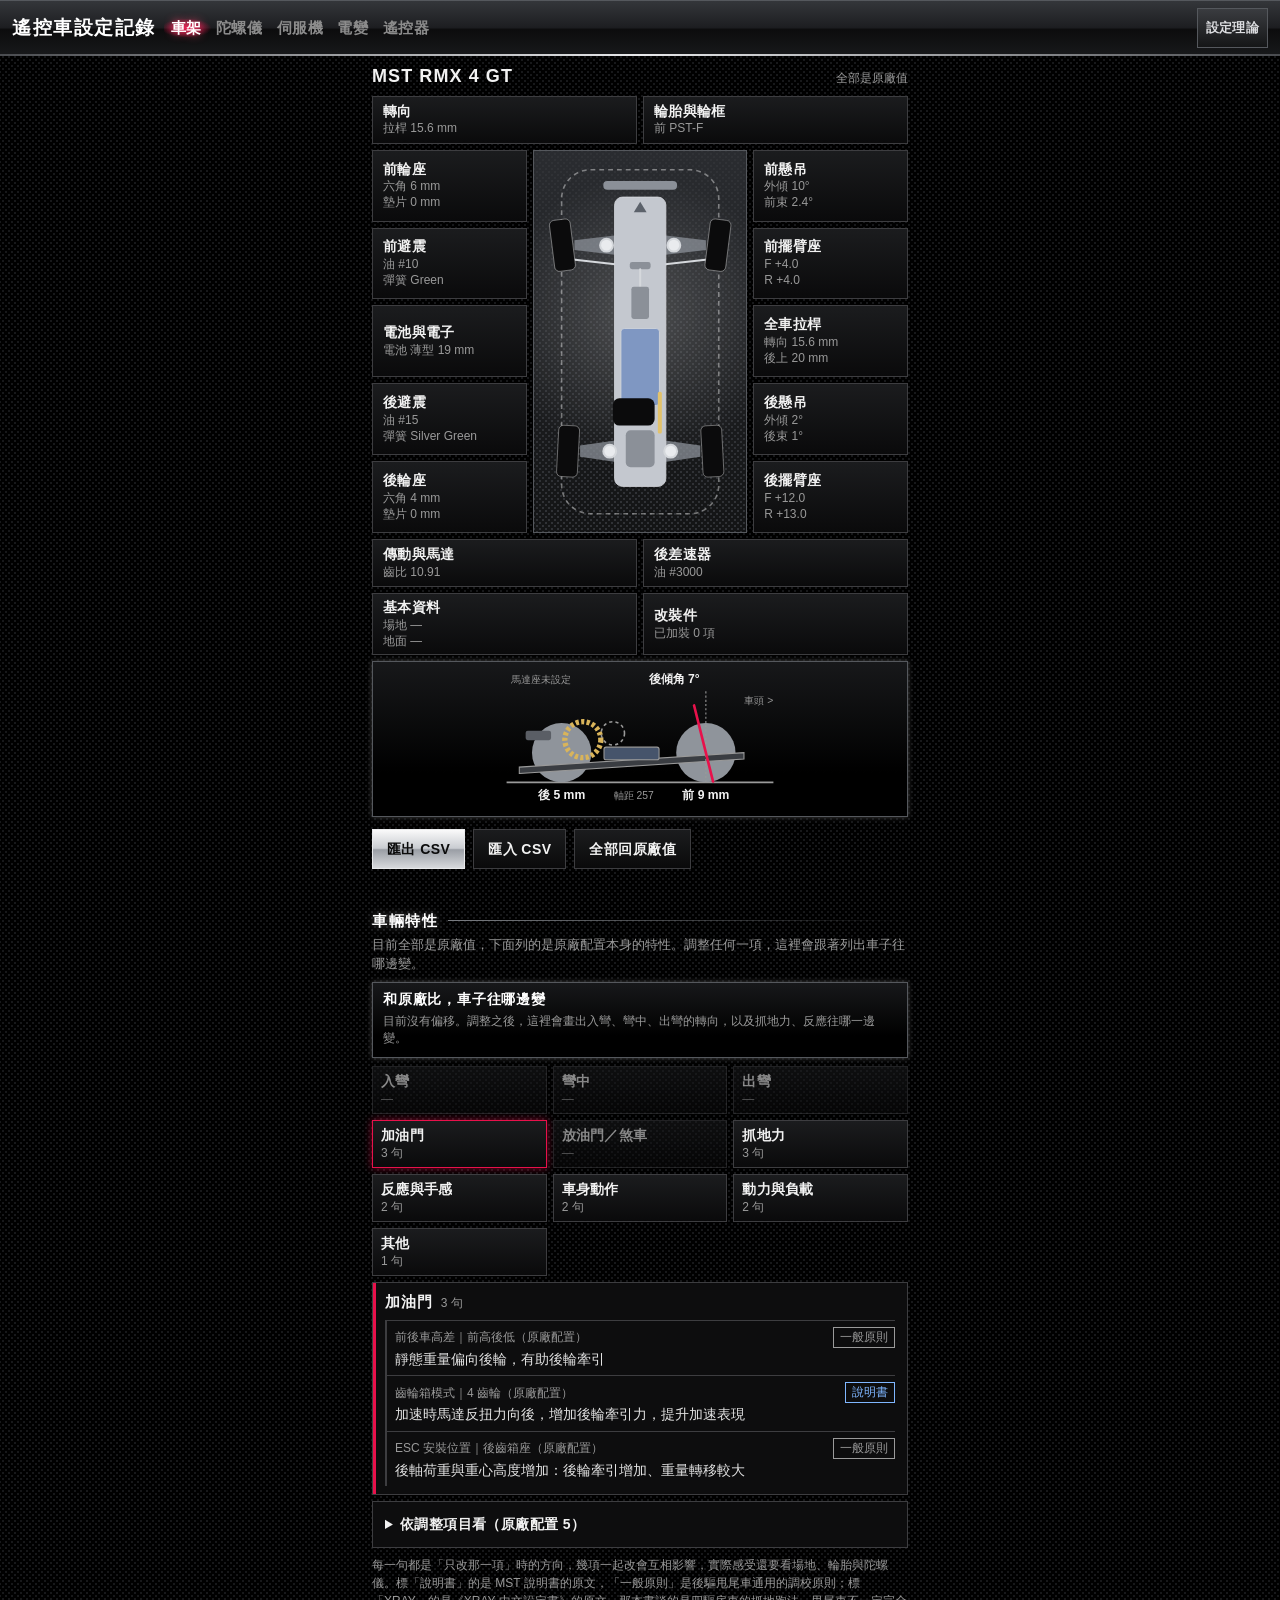
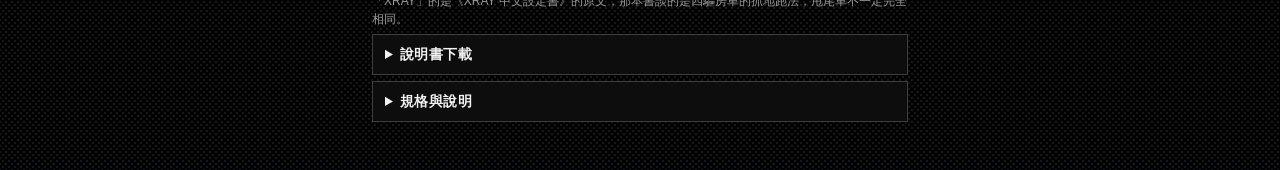
==== commit 84e69fe4: "feat: 車架新增「車輛特性」摘要與彈簧硬度欄位 - 車架總覽頁下方新增「車輛特性」：把和原廠不同的設定整理成車子會往哪邊變 - 特性依入彎、彎中、出彎、加油門、放油門／煞車等大項目分類，另有方向圖" ====
--- a/index.html
+++ b/index.html
@@ -5,9 +5,14 @@
 <meta name="viewport" content="width=device-width, initial-scale=1">
 <meta name="color-scheme" content="dark">
 <meta name="theme-color" content="#000000">
+<meta name="apple-mobile-web-app-title" content="遙控車設定">
 <title>遙控車設定記錄</title>
+<link rel="icon" href="icons/favicon.ico" sizes="32x32">
+<link rel="icon" href="icons/icon.svg" type="image/svg+xml">
+<link rel="apple-touch-icon" href="icons/apple-touch-icon.png">
 <link rel="stylesheet" href="css/style.css">
 <link rel="stylesheet" href="css/visual.css">
+<link rel="stylesheet" href="css/traits.css">
 </head>
 <body>
 <header class="top">
@@ -21,12 +26,17 @@
 <!-- 產品資料：每個子項目一個檔，新增產品時在這裡加一行 -->
 <script src="data/chassis-mst-rmx4-gt.js"></script>
 <script src="data/chassis-mst-rmx4-gt-upgrades.js"></script>
+<script src="data/chassis-mst-rmx4-gt-sheet.js"></script>
+<script src="data/chassis-mst-rmx4-gt-traits.js"></script>
 <script src="data/esc-hobbywing-xr10pro-g2.js"></script>
 <script src="data/gyro-futaba-gyd550.js"></script>
 <script src="data/servo-powerhd-tds2.js"></script>
 <script src="data/radio-futaba-t10px.js"></script>
+<!-- 設定理論的資料：不是產品，「車輛特性」要引用原書的敘述才載入 -->
+<script src="data/theory-xray.js"></script>
 <script src="js/diagram.js"></script>
 <script src="js/visual.js"></script>
+<script src="js/traits.js"></script>
 <script src="js/app.js"></script>
 </body>
 </html>
--- a/css/style.css
+++ b/css/style.css
@@ -151,9 +151,9 @@
 .picker { width: 100%; min-height: 40px; margin-bottom: 8px; padding: 6px 10px; border: 1px solid var(--frame); border-radius: 0; background: var(--field); font-weight: 700; }
 
 /* 按鈕與卡片共用的外框：直角、細灰框、深色漸層。各自的選取狀態寫在後面各段。
-   th-chip、th-goal 是設定理論頁的類別，外框相同所以列在一起 */
-
-.btn, .back, .btn-small, .step, .reset, .seg-btn, .pin-tab, .card-btn, .th-chip, .th-goal {
+   th-chip、th-goal 是設定理論頁的類別，tr-cat-btn 是車輛特性（css/traits.css）的類別，外框相同所以列在一起 */
+
+.btn, .back, .btn-small, .step, .reset, .seg-btn, .pin-tab, .card-btn, .th-chip, .th-goal, .tr-cat-btn {
   border: 1px solid var(--line);
   border-radius: 0;
   background: var(--panel);
@@ -161,7 +161,7 @@
   font-family: var(--font-race);
 }
 /* 按下去的回饋：官網滑過方塊時的銀色光暈 */
-.btn:active, .back:active, .btn-small:active, .step:active, .seg-btn:active, .pin-tab:active, .card-btn:active, .th-chip:active, .th-goal:active {
+.btn:active, .back:active, .btn-small:active, .step:active, .seg-btn:active, .pin-tab:active, .card-btn:active, .th-chip:active, .th-goal:active, .tr-cat-btn:active {
   border-color: var(--silver);
   box-shadow: 0 0 10px #cecece;
 }
@@ -387,7 +387,10 @@
 .dg-eye { fill: none; stroke: var(--muted); stroke-width: 4; }
 .dg-thread { fill: var(--dg-body); stroke: var(--muted); stroke-width: 1; stroke-dasharray: 2 2; }
 .dg-collar { fill: var(--accent); }
+.dg-hole { fill: var(--card); }   /* 零件上的孔：和圖的底色一樣 */
 .dg-spring { fill: none; stroke: var(--dg-tire); stroke-linejoin: round; }
+.dg-cell { fill: var(--dg-body); }             /* 一排格子的刻度（彈簧硬度），亮的是目前的等級 */
+.dg-cell.is-on { fill: var(--accent); }
 .dg-label { fill: var(--text); font-weight: 700; }
 .dg-small { fill: var(--muted); font-size: 0.85em; }
 .dg-big { fill: var(--text); font-size: 1.9em; font-weight: 700; }
@@ -439,10 +442,10 @@
 .stage-car .dg-mark { fill: #5c626b; }
 .stage-car .is-hot.dg-tire { stroke: #ffffff; }
 
-/* 放圖的方塊：釘在編輯頁上方的示意圖、總覽頁下方的側視圖、曲線圖（css/visual.css 的 .vz-chart）。
-   黑底、細灰框、外圈一點灰色的光，和官網放縮圖的框一樣 */
-
-.pin .dg, .stage-side .dg, .vz-chart {
+/* 放圖的方塊：釘在編輯頁上方的示意圖、總覽頁下方的側視圖、曲線圖（css/visual.css 的 .vz-chart）、
+   車輛特性的方向圖（css/traits.css 的 .tr-box）。黑底、細灰框、外圈一點灰色的光，和官網放縮圖的框一樣 */
+
+.pin .dg, .stage-side .dg, .vz-chart, .tr-box {
   --card: #0b0b0c;
   border: 1px solid var(--frame);
   background: linear-gradient(#17181a, #000000 72%);
@@ -450,3 +453,40 @@
   color: var(--text);
 }
 .pin .dg, .stage-side .dg { padding: 6px 8px 4px; }
+
+/* 原廠圖：原廠圖檔的一塊（js/app.js 的 makeFigure）。原圖是白底黑線，反白成黑底白線才和這個網站一致；
+   上面疊的記號是目前的設定：紅色是正在調的欄位，銀色是同一塊圖裡的其他欄位，金色虛線是原廠的選項 */
+
+.fig { margin: 0; }
+/* 外框用陰影畫，不要用 border：圖是照容器的寬高用百分比定位的，border 會讓內容區的長寬比和裁切範圍差一點，
+   離原圖左上角很遠的那幾塊就會整個偏掉 */
+.fig-crop { position: relative; margin: 1px auto 0; overflow: hidden; background: #000000; box-shadow: 0 0 0 1px var(--frame), 0 0 5px #444444; }
+.fig-img { position: absolute; max-width: none; height: auto; filter: invert(1) hue-rotate(180deg); pointer-events: none; -webkit-user-select: none; user-select: none; }
+.fig-layer { position: absolute; top: 0; right: 0; bottom: 0; left: 0; }
+/* 塗黑的地方，與零件翻面安裝時要轉 180° 的那一塊（裡面是同一張圖的另一份） */
+.fig-hide { position: absolute; background: #000000; }
+.fig-paint { position: absolute; border-radius: 999px; background: var(--accent); box-shadow: 0 0 5px var(--glow); }
+.fig-turn { position: absolute; overflow: hidden; background: #000000; transition: transform 0.25s; }
+.fig-turn.is-turned { transform: rotate(180deg); }
+@media (prefers-reduced-motion: reduce) { .fig-turn { transition: none; } }
+.fig-cap, .fig-missing { margin-top: 4px; color: var(--muted); font-size: 12px; line-height: 1.3; text-align: center; }
+.fig-missing { padding: 28px 0; }
+
+.fig-val, .fig-opt { position: absolute; transform: translate(-50%, -50%); }
+.fig-val[data-side="l"] { transform: translate(0, -50%); }       /* 從這一點往右寫（「Camber: ___」這種空格） */
+.fig-val[data-side="r"] { transform: translate(-100%, -50%); }   /* 寫到這一點為止（「___ mm」這種空格） */
+.fig-val { padding: 0 4px; border: 1px solid var(--frame); background: #000000; color: var(--silver); font-size: 12px; font-weight: 700; line-height: 15px; white-space: nowrap; }
+.fig-val.is-on { border-color: var(--accent); background: var(--accent); color: #ffffff; box-shadow: 0 0 8px var(--glow); }
+
+/* 圈在孔或方框上的記號是圓的：它是畫在圖上的圈，不是介面上的方塊 */
+.fig-opt { width: 22px; height: 22px; border: 1px solid var(--muted); border-radius: 50%; }
+.fig-opt.is-factory { border: 1px dashed var(--gold); }
+.fig-opt.is-picked { border: 2px solid var(--silver); }
+.fig-opt.is-on.is-picked { border-color: var(--accent); box-shadow: 0 0 8px var(--glow), inset 0 0 5px var(--glow); }
+.fig-opt[data-label]::after { content: attr(data-label); position: absolute; left: 50%; bottom: 100%; transform: translateX(-50%); margin: 3px; padding: 0 3px; background: #000000; color: var(--muted); font-size: 12px; font-weight: 700; line-height: 14px; }
+.fig-opt[data-side="b"]::after { top: 100%; bottom: auto; }
+.fig-opt[data-side="l"]::after { top: 50%; right: 100%; bottom: auto; left: auto; transform: translateY(-50%); }
+.fig-opt[data-side="r"]::after { top: 50%; bottom: auto; left: 100%; transform: translateY(-50%); }
+.fig-opt.is-factory::after { color: var(--gold); }
+.fig-opt.is-picked::after { color: var(--silver); }
+.fig-opt.is-on.is-picked::after { color: var(--accent); }
--- a/css/traits.css
+++ b/css/traits.css
@@ -0,0 +1,102 @@
+/*
+ * js/traits.js 的樣式：總覽頁下方的「車輛特性」。
+ * 顏色沿用 style.css 的變數；方向圖的方塊（.tr-box）底色與外框在 style.css 檔尾「放圖的方塊」那一段指定。整站只有深色。
+ * 增加用紅、減少用藍，旁邊一定同時有 ▲▼ 或文字，不只靠顏色分辨。
+ */
+
+:root {
+  --tr-more: #ff5c86;
+  --tr-less: #4d9bff;
+}
+
+.tr { margin-top: 4px; }
+.tr-lead { margin: 2px 0 8px; color: var(--muted); font-size: 13px; }
+.tr-foot { margin-top: 8px; color: var(--muted); font-size: 12px; }
+
+/* 方向圖：中間一條線，往左是減少、往右是增加，一格是一句敘述 */
+
+.tr-box { padding: 8px 10px 10px; }
+.tr-box-title { color: #ffffff; font: 700 13.5px/1.4 var(--font-race); letter-spacing: 0.06em; }
+.tr-box-empty, .tr-box-note { margin-top: 4px; color: var(--muted); font-size: 12px; line-height: 1.4; }
+.tr-sub { margin: 8px 0 2px; color: var(--gold); font-size: 12px; font-weight: 700; }
+
+/* 「減少／增加」的標題要和下面每一列的長條對齊，所以用同一組欄寬 */
+.tr-axis, .tr-m { display: grid; grid-template-columns: 82px minmax(0, 1fr) 56px; align-items: center; gap: 6px; }
+.tr-axis { margin-top: 4px; font-size: 12px; font-weight: 700; }
+.tr-axis .is-less { grid-column: 2; grid-row: 1; justify-self: start; color: var(--tr-less); }
+.tr-axis .is-more { grid-column: 2; grid-row: 1; justify-self: end; color: var(--tr-more); }
+
+.tr-m { min-height: 26px; border-top: 1px solid #1f2022; }
+.tr-m-name { display: flex; align-items: center; gap: 4px; min-width: 0; font-size: 13px; font-weight: 700; white-space: nowrap; }
+.tr-m.is-zero .tr-m-name { color: var(--muted); font-weight: 400; }
+.tr-m-bar {
+  display: grid;
+  grid-template-columns: 1fr 1fr;
+  height: 16px;
+  background: linear-gradient(var(--frame), var(--frame)) 50% 0 / 1px 100% no-repeat;
+}
+.tr-m-less, .tr-m-more { display: flex; align-items: center; gap: 2px; min-width: 0; overflow: hidden; }
+.tr-m-less { flex-direction: row-reverse; padding-right: 3px; }
+.tr-m-more { padding-left: 3px; }
+.tr-cell { flex: none; width: 11px; height: 12px; }
+.tr-m-less .tr-cell { background: var(--tr-less); }
+.tr-m-more .tr-cell { background: var(--tr-more); }
+.tr-m-num { color: var(--muted); font-size: 12px; font-variant-numeric: tabular-nums; text-align: right; white-space: nowrap; }
+
+/* 入彎、彎中、出彎的小圖：一個彎分三段，亮的是這一段 */
+.tr-phase { flex: none; width: 18px; height: 18px; }
+.tr-phase path { fill: none; stroke: var(--line); stroke-width: 3.5; stroke-linecap: square; }
+.tr-phase path.is-on { stroke: var(--text); }
+
+/* 大項目：一格一格的按鈕，點哪一格，下面的方塊就列出那一項的敘述 */
+
+.tr-cats { margin-top: 8px; }
+.tr-cat-grid { display: grid; grid-template-columns: repeat(3, minmax(0, 1fr)); gap: 6px; }
+.tr-cat-btn { display: flex; flex-direction: column; justify-content: center; min-width: 0; min-height: 48px; padding: 4px 8px; text-align: left; }
+.tr-cat-btn.is-on { border-color: var(--accent); box-shadow: 0 0 8px var(--glow); }
+.tr-cat-btn:disabled { cursor: default; opacity: 0.55; }
+.tr-cat-name { overflow: hidden; font-size: 13.5px; font-weight: 700; line-height: 1.3; letter-spacing: 0.02em; white-space: nowrap; text-overflow: ellipsis; }
+.tr-cat-n { display: flex; gap: 6px; color: var(--muted); font-size: 12px; line-height: 1.35; font-variant-numeric: tabular-nums; white-space: nowrap; }
+.tr-cat-n .is-more { color: var(--tr-more); }
+.tr-cat-n .is-less { color: var(--tr-less); }
+
+.tr-panel { margin-top: 6px; border: 1px solid var(--line); background: var(--card); box-shadow: inset 3px 0 0 var(--accent); }
+.tr-panel-head { display: flex; flex-wrap: wrap; align-items: baseline; gap: 2px 8px; padding: 8px 12px 6px; }
+.tr-panel-name { font-family: var(--font-race); font-size: 15px; font-weight: 700; letter-spacing: 0.06em; }
+.tr-panel-n { color: var(--muted); font-size: 12px; }
+
+.tr-list { padding: 0 12px 8px; }
+.tr-st { padding: 6px 0 6px 8px; border-top: 1px solid var(--line); border-left: 2px solid var(--line); }
+.tr-st.is-adjusted { border-left-color: var(--changed); }   /* 這一句來自和原廠不同的設定 */
+.tr-st-top { display: flex; flex-wrap: wrap; align-items: center; justify-content: space-between; gap: 2px 8px; }
+.tr-st-from { color: var(--muted); font-size: 12px; }
+.tr-st-text { display: block; margin-top: 2px; color: #e2e2e2; font-size: 13.5px; line-height: 1.45; }
+.tr-st-tags { display: flex; flex-wrap: wrap; gap: 4px; }
+.tr-st-tags .tag { margin-left: 0; }
+
+.tr-chip { display: inline-block; padding: 0 6px; border: 1px solid currentColor; font-size: 12px; line-height: 19px; white-space: nowrap; }
+.tr-chip.is-more { color: var(--tr-more); }
+.tr-chip.is-less { color: var(--tr-less); }
+.tr-tag-x { color: var(--gold); }   /* 出自《XRAY 中文設定書》 */
+
+/* 依調整項目看 */
+
+.tr-adj-fold > summary { padding-top: 12px; padding-bottom: 12px; }   /* 高度拉到 44px 以上，手指好點 */
+.tr-adj-list { padding: 0 12px 10px; }
+.tr-adj-title { margin: 10px 0 0; color: var(--gold); font-size: 12px; font-weight: 700; letter-spacing: 0.06em; }
+.tr-adj { padding: 8px 0 8px 8px; border-top: 1px solid var(--line); border-left: 2px solid var(--line); margin-top: 6px; }
+.tr-adj.is-adjusted { border-left-color: var(--changed); }
+.tr-adj-head { display: flex; flex-wrap: wrap; align-items: baseline; gap: 2px 8px; }
+.tr-adj-name { font-size: 14px; font-weight: 700; }
+.tr-adj-say { color: var(--changed); font-size: 13px; font-weight: 700; }
+.tr-adj:not(.is-adjusted) .tr-adj-say { color: var(--gold); }
+.tr-adj-val, .tr-adj-note { margin-top: 2px; color: var(--muted); font-size: 12px; }
+.tr-adj .fx { color: #d0d0d0; font-size: 13px; }
+.tr-adj .fx .tr-chip { margin-left: 4px; vertical-align: 1px; }
+.tr-fx-line { display: block; margin-top: 2px; }
+.tr-fx-line.is-multi { padding-left: 12px; text-indent: -12px; }
+.tr-fx-line.is-multi::before { content: "・"; color: var(--muted); }
+.tr-fx-line.is-multi > * { text-indent: 0; }
+.tr-maybe li { border-left-style: dashed; }
+.tr-adj-act { display: flex; flex-wrap: wrap; gap: 8px; margin-top: 6px; }
+.tr-adj-act a.btn-small { display: inline-flex; align-items: center; text-decoration: none; }
